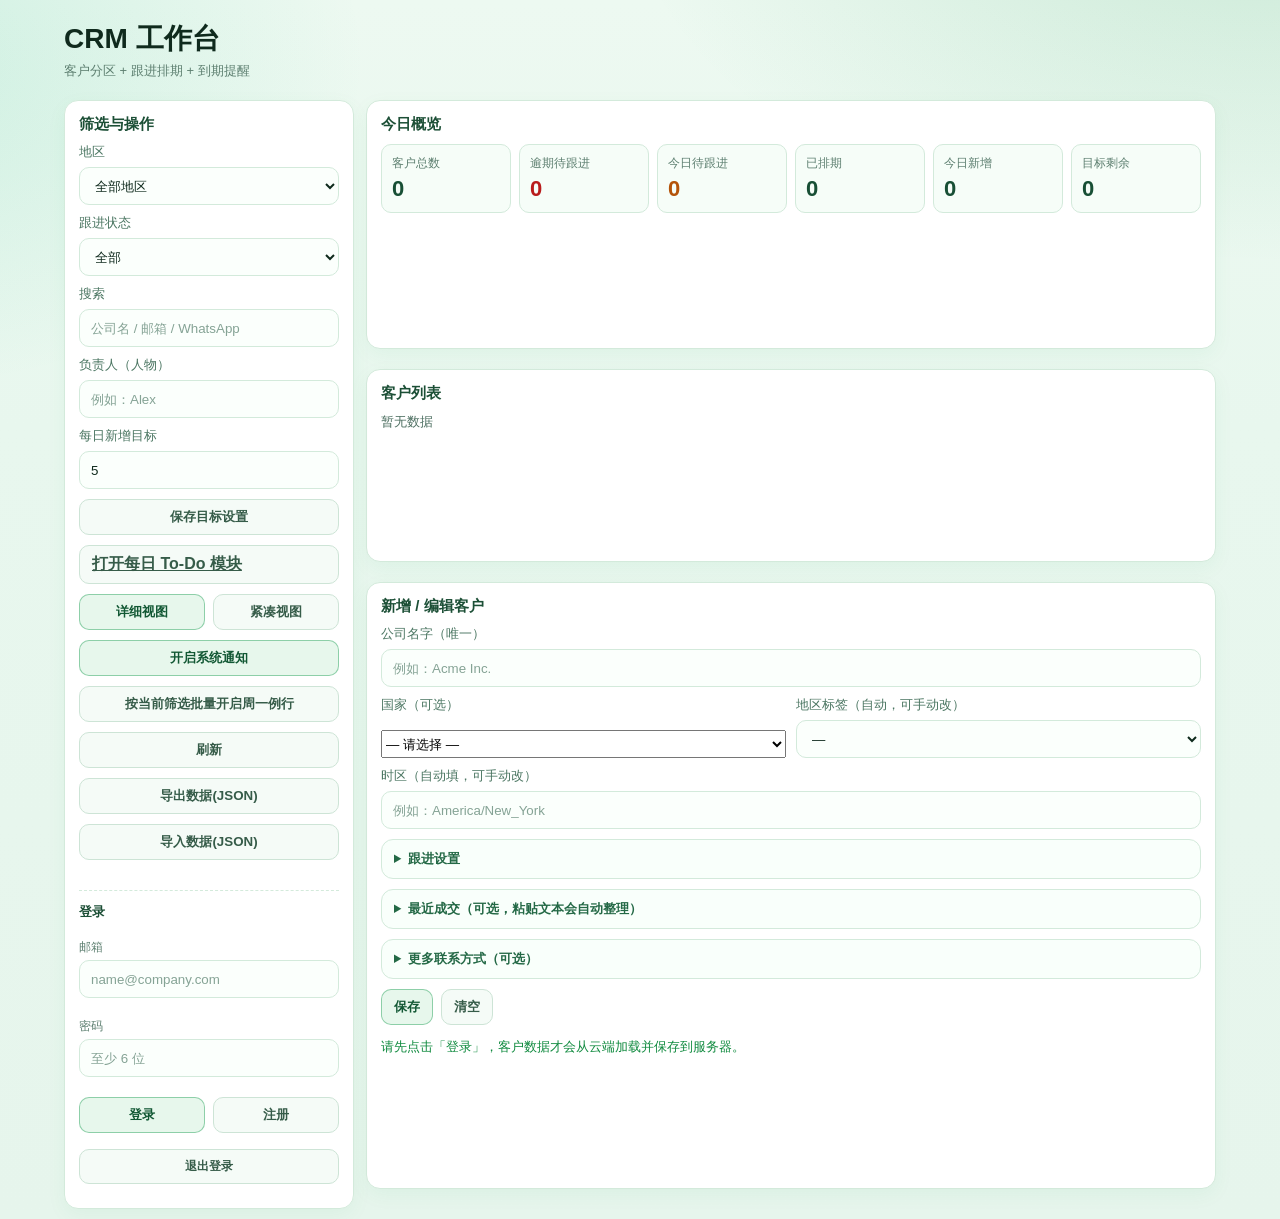
==== backend/static/index.html @ 9c14b461 "fix(todo): init before events, merge seeds after restore, defer script load Made-with: Cursor" ====
<!doctype html>
<html lang="zh-CN">
  <head>
    <meta charset="UTF-8" />
    <meta name="viewport" content="width=device-width, initial-scale=1.0" />
    <meta http-equiv="Cache-Control" content="no-cache, no-store, must-revalidate" />
    <meta http-equiv="Pragma" content="no-cache" />
    <meta http-equiv="Expires" content="0" />
    <title>CRM（公司）- 上班时间提醒</title>
    <script>
      (function () {
        try {
          var t = Date.parse(document.lastModified);
          window.__CRM_ASSET_V =
            (!Number.isNaN(t) ? String(t) : String(Date.now())) + "-v6";
        } catch (e) {
          window.__CRM_ASSET_V = String(Date.now()) + "-v6";
        }
        document.write(
          '<link rel="stylesheet" href="./styles.css?v=' +
            encodeURIComponent(window.__CRM_ASSET_V) +
            '">'
        );
      })();
    </script>
  </head>
  <body>
    <main class="wrap">
      <header class="header">
        <div>
          <h1>CRM 工作台</h1>
          <p class="sub">客户分区 + 跟进排期 + 到期提醒</p>
        </div>
      </header>

      <section class="app-shell">
        <aside class="panel sidebar">
          <h2>筛选与操作</h2>
          <div class="sidebar-block">
            <label>
              地区
              <select id="regionFilter" class="select">
                <option value="">全部地区</option>
                <option value="东南亚">东南亚</option>
                <option value="南亚">南亚</option>
                <option value="欧美澳">欧美澳</option>
                <option value="中东">中东</option>
                <option value="中亚">中亚</option>
                <option value="非洲">非洲</option>
                <option value="中南美">中南美</option>
              </select>
            </label>
            <label>
              跟进状态
              <select id="followStatusFilter" class="select">
                <option value="">全部</option>
                <option value="overdue">逾期</option>
                <option value="today">今日待跟进</option>
                <option value="scheduled">已排期</option>
                <option value="none">未设置</option>
              </select>
            </label>
            <label>
              搜索
              <input id="search" class="input" placeholder="公司名 / 邮箱 / WhatsApp" />
            </label>
          </div>
          <div class="sidebar-block">
            <label>
              负责人（人物）
              <input id="ownerName" class="input" placeholder="例如：Alex" />
            </label>
            <label>
              每日新增目标
              <input id="dailyTarget" class="input" type="number" min="1" step="1" value="5" />
            </label>
            <button id="btnSaveDailySettings" class="btn btn-secondary">保存目标设置</button>
          </div>
          <div class="sidebar-block">
            <a id="crmNavTodo" class="btn btn-secondary" href="./todo.html">打开每日 To-Do 模块</a>
            <div class="view-toggle">
              <button id="btnViewDetailed" class="btn">详细视图</button>
              <button id="btnViewCompact" class="btn btn-secondary">紧凑视图</button>
            </div>
            <button id="btnEnableNotif" class="btn">开启系统通知</button>
            <button id="btnBatchEnableMonday" class="btn btn-secondary">按当前筛选批量开启周一例行</button>
            <button id="btnRefresh" class="btn btn-secondary">刷新</button>
            <button id="btnExportData" class="btn btn-secondary">导出数据(JSON)</button>
            <button id="btnImportData" class="btn btn-secondary">导入数据(JSON)</button>
            <input id="importDataFile" type="file" accept="application/json" style="display:none;" />
          </div>
          <div class="sidebar-block sidebar-cloud">
            <h3 class="sidebar-subh">登录</h3>
            <label class="label-compact"
              >邮箱
              <input
                id="crmLoginEmail"
                class="input"
                type="email"
                inputmode="email"
                placeholder="name@company.com"
                autocomplete="email"
              />
            </label>
            <label class="label-compact"
              >密码
              <input
                id="crmLoginPassword"
                class="input"
                type="password"
                placeholder="至少 6 位"
                autocomplete="current-password"
              />
            </label>
            <div class="auth-btn-row">
              <button type="button" id="btnAuthLogin" class="btn">登录</button>
              <button type="button" id="btnAuthRegister" class="btn btn-secondary">注册</button>
            </div>
            <button type="button" id="btnAuthLogout" class="btn btn-secondary btn-compact">退出登录</button>
          </div>
        </aside>

        <div class="main-content">
          <section class="panel">
            <h2>今日概览</h2>
            <div class="stats-grid">
              <div class="stat-card">
                <div class="stat-label">客户总数</div>
                <div id="statTotal" class="stat-value">0</div>
              </div>
              <div class="stat-card">
                <div class="stat-label">逾期待跟进</div>
                <div id="statOverdue" class="stat-value danger">0</div>
              </div>
              <div class="stat-card">
                <div class="stat-label">今日待跟进</div>
                <div id="statToday" class="stat-value warn">0</div>
              </div>
              <div class="stat-card">
                <div class="stat-label">已排期</div>
                <div id="statScheduled" class="stat-value">0</div>
              </div>
              <div class="stat-card">
                <div class="stat-label">今日新增</div>
                <div id="statTodayNew" class="stat-value">0</div>
              </div>
              <div class="stat-card">
                <div class="stat-label">目标剩余</div>
                <div id="statGoalLeft" class="stat-value">0</div>
              </div>
            </div>
            <p id="dailyGoalHint" class="sub"></p>
          </section>

          <section class="panel">
            <h2>客户列表</h2>
            <div id="listDetailLayout" class="list-detail-layout">
              <div id="list" class="list"></div>
              <aside id="detailPanel" class="detail-side" style="display:none;">
                <h2>客户详情</h2>
                <div id="detailContent" class="detail-grid"></div>
                <div class="form-actions" style="margin-top:10px;">
                  <button id="btnDetailEdit" class="btn btn-secondary" type="button">编辑此客户</button>
                </div>
              </aside>
            </div>
          </section>

          <section id="editPanel" class="panel">
        <h2>新增 / 编辑客户</h2>
        <form id="companyForm" class="form">
          <input type="hidden" id="id" />

          <label>
            公司名字（唯一）
            <input id="name" required maxlength="255" placeholder="例如：Acme Inc." />
          </label>

          <div class="grid2">
            <label>
              国家（可选）
              <select id="country_code">
                <option value="">— 请选择 —</option>
              </select>
            </label>
            <label>
              地区标签（自动，可手动改）
              <select id="region" class="select">
                <option value="">—</option>
                <option value="东南亚">东南亚</option>
                <option value="南亚">南亚</option>
                <option value="欧美澳">欧美澳</option>
                <option value="中东">中东</option>
                <option value="中亚">中亚</option>
                <option value="非洲">非洲</option>
                <option value="中南美">中南美</option>
              </select>
            </label>
          </div>

          <label>
            时区（自动填，可手动改）
            <input id="timezone" list="tzlist" required maxlength="64" placeholder="例如：America/New_York" />
            <datalist id="tzlist"></datalist>
          </label>

          <details class="details">
            <summary>跟进设置</summary>
            <div class="details-body">
              <div class="grid2">
                <label>
                  跟进阶段
                  <select id="follow_up_stage" class="select">
                    <option value="新线索">新线索（1天）</option>
                    <option value="已联系">已联系（3天）</option>
                    <option value="需求确认">需求确认（3天）</option>
                    <option value="已报价">已报价（2天）</option>
                    <option value="谈判中">谈判中（2天）</option>
                    <option value="成交">成交（30天回访）</option>
                    <option value="暂停">暂停（不提醒）</option>
                  </select>
                </label>
                <label>
                  下次跟进时间
                  <input id="next_follow_up_at" type="datetime-local" />
                </label>
              </div>
              <label>
                最近跟进时间
                <input id="last_follow_up_at" type="datetime-local" />
              </label>
              <div class="grid2">
                <label>
                  跟进渠道
                  <select id="last_follow_up_channel" class="select">
                    <option value="">— 请选择 —</option>
                    <option value="领英私信">领英私信</option>
                    <option value="WhatsApp">WhatsApp</option>
                    <option value="邮件">邮件</option>
                    <option value="电话">电话</option>
                    <option value="其他">其他</option>
                  </select>
                </label>
                <label>
                  跟进备注
                  <textarea id="last_follow_up_note" rows="2" placeholder="记录本次跟进内容..."></textarea>
                </label>
              </div>
              <div class="grid2">
                <label>
                  周一例行
                  <select id="monday_routine_enabled" class="select">
                    <option value="">关闭</option>
                    <option value="1">开启（每周一）</option>
                  </select>
                </label>
                <label>
                  下次周一例行时间
                  <input id="monday_next_follow_up_at" type="datetime-local" />
                </label>
              </div>
              <label>
                周一例行最近时间
                <input id="monday_last_follow_up_at" type="datetime-local" />
              </label>
              <label>
                周一例行最近备注
                <textarea id="monday_last_follow_up_note" rows="2" placeholder="例如：发行业研视频"></textarea>
              </label>
            </div>
          </details>

          <details class="details">
            <summary>最近成交（可选，粘贴文本会自动整理）</summary>
            <div class="details-body">
              <label>
                粘贴文本
                <textarea id="last_won_raw" rows="3" placeholder="把成交信息整段复制粘贴到这里，例如：&#10;2026/03/20 HS: 390120 数量 500kg 单价 $1.2/kg 供应商：ABC"></textarea>
              </label>

              <div class="grid2">
                <label>
                  成交时间（解析结果）
                  <input id="last_won_time" type="datetime-local" />
                </label>
                <label>
                  供应商（解析结果）
                  <input id="last_won_supplier" placeholder="例如：ABC" />
                </label>
              </div>

              <div class="grid2">
                <label>
                  海关编码（HS，解析结果）
                  <input id="last_won_product" placeholder="例如：390120" />
                </label>
                <label>
                  数量（吨，解析结果）
                  <input id="last_won_qty" placeholder="例如：0.5吨" />
                </label>
              </div>

              <label>
                单价（每吨，解析结果）
                <input id="last_won_unit_price" placeholder="例如：1200 USD/吨" />
              </label>
            </div>
          </details>

          <details class="details">
            <summary>更多联系方式（可选）</summary>
            <div class="details-body">
              <label>
                领英链接（可选）
                <input id="linkedin_url" maxlength="512" placeholder="https://www.linkedin.com/company/..." />
              </label>

              <label>
                官网链接（可选）
                <input id="website_url" maxlength="512" placeholder="https://example.com" />
              </label>

              <div class="grid2">
                <label>
                  邮箱（可选）
                  <input id="email" maxlength="255" placeholder="name@example.com" />
                </label>
                <label>
                  WhatsApp（可选）
                  <input id="whatsapp" maxlength="64" placeholder="+14155552671" />
                </label>
              </div>
              <label>
                微信（可选）
                <input id="wechat" maxlength="128" placeholder="微信号 / WeChat ID" />
              </label>
            </div>
          </details>

          <div class="form-actions">
            <button class="btn" type="submit">保存</button>
            <button class="btn btn-secondary" id="btnReset" type="button">清空</button>
          </div>
          <p id="formMsg" class="msg"></p>
        </form>
          </section>
        </div>
      </section>
    </main>

    <script>
      window.CRM_API_BASE = "https://crm-sync.onrender.com";
      window.__CRM_ASSET_V = "20260428j";
      var a = document.getElementById("crmNavTodo");
      if (a) a.href = "./todo.html?v=20260428j";
    </script>
    <script src="./app.js?v=20260428j"></script>
  </body>
</html>
---- backend/static/styles.css ----
:root{
  --bg:#effaf3;
  --panel:#ffffff;
  --panel-soft:#f6fdf8;
  --text:#0f2a1d;
  --muted:#5d7f70;
  --line:#d3eadb;
  --accent:#1f9d55;
  --good:#159947;
  --bad:#7a8f85;
}

*{box-sizing:border-box}
body{
  margin:0;
  font-family:"Segoe UI","PingFang SC","Microsoft YaHei",Arial,sans-serif;
  color:var(--text);
  background:
    radial-gradient(1200px 700px at 100% -10%, rgba(31,157,85,.18), transparent 55%),
    radial-gradient(900px 600px at -10% 5%, rgba(16,185,129,.14), transparent 55%),
    linear-gradient(180deg,#edf9f1 0%,#e8f7ee 35%,#e6f5ec 100%);
}

.wrap{max-width:1180px;margin:20px auto;padding:0 14px}
.header{display:flex;align-items:flex-end;justify-content:space-between;gap:12px;margin-bottom:10px}
h1{margin:0;font-size:28px}
.sub{margin:4px 0 0;color:var(--muted);font-size:13px}

.app-shell{display:grid;grid-template-columns:290px 1fr;gap:12px}
.sidebar{position:sticky;top:12px;align-self:stretch;display:flex;flex-direction:column;min-height:0;height:100%}
.sidebar-block{display:grid;gap:10px;margin-bottom:10px}
.main-content{display:grid;gap:0}

.panel{
  background:var(--panel);
  border:1px solid var(--line);
  border-radius:14px;
  padding:14px;
  margin:10px 0;
  box-shadow:0 6px 20px rgba(21,153,71,.05);
}
.panel-focus{
  box-shadow:0 0 0 3px rgba(31,157,85,.22), 0 10px 24px rgba(21,153,71,.12);
  border-color:#7fc8a0;
}
h2{margin:0 0 10px;font-size:15px;color:#1c4f36}
.sidebar-subh{margin:0 0 8px;font-size:13px;font-weight:700;color:#1c4f36}
.sidebar-cloud .label-compact{display:block;font-size:12px;color:var(--muted);margin-top:10px}
.sidebar-cloud .label-compact:first-of-type{margin-top:0}
.sidebar-cloud .label-compact .input{margin-top:4px}
.btn-compact{margin-top:6px;padding:6px 10px;font-size:12px;width:100%}
.sidebar-cloud{margin-top:auto;padding-top:12px;border-top:1px dashed var(--line)}
.auth-btn-row{display:grid;grid-template-columns:1fr 1fr;gap:8px;margin-top:10px}

.stats-grid{display:grid;grid-template-columns:repeat(6,minmax(0,1fr));gap:8px}
.stat-card{border:1px solid var(--line);background:var(--panel-soft);border-radius:10px;padding:10px}
.stat-label{font-size:12px;color:var(--muted)}
.stat-value{font-size:22px;font-weight:700;margin-top:4px;color:#184f35}
.stat-value.warn{color:#b45309}
.stat-value.danger{color:#b91c1c}

.view-toggle{display:grid;grid-template-columns:1fr 1fr;gap:8px}
.input,.select,input,textarea{
  width:100%;
  min-height:38px;
  padding:8px 11px;
  border-radius:10px;
  border:1px solid var(--line);
  background:#fbfffc;
  color:var(--text);
}
textarea{min-height:78px;resize:vertical}
.input::placeholder,input::placeholder,textarea::placeholder{color:#85a395}
input:focus,textarea:focus,.input:focus,.select:focus{
  outline:2px solid rgba(31,157,85,.2);
  border-color:rgba(31,157,85,.55);
}

.btn{
  appearance:none;
  border:1px solid rgba(31,157,85,.45);
  background:#e7f7ec;
  color:#125834;
  padding:8px 12px;
  border-radius:10px;
  cursor:pointer;
  font-weight:700;
}
.btn:hover{background:#d6f2df}
.btn-secondary{
  border:1px solid #cde4d6;
  background:#f5fbf7;
  color:#365c49;
}
.btn-secondary:hover{background:#edf8f1}

.form{display:grid;gap:10px}
label{display:grid;gap:6px;color:#4b7662;font-size:12.5px}
.grid2{display:grid;gap:10px;grid-template-columns:1fr 1fr}
.form-actions{display:flex;gap:8px;align-items:center;flex-wrap:wrap}
.msg{margin:4px 0 0;color:#547462;font-size:12.5px;min-height:18px}
.msg.error{color:#b91c1c}
.msg.ok{color:#0f8a3e}

.details{
  border:1px solid var(--line);
  border-radius:12px;
  background:#f9fffb;
  padding:10px 12px;
}
.details>summary{cursor:pointer;color:#246946;font-size:13px;font-weight:700}
.details-body{margin-top:10px;display:grid;gap:10px}

.list{display:grid;gap:10px}
.list-detail-layout{
  display:grid;
  grid-template-columns: minmax(0, 1fr);
  gap:12px;
  align-items:start;
}
.list-detail-layout.detail-open{
  grid-template-columns: minmax(0, 1.6fr) minmax(320px, 0.9fr);
}
.detail-side{
  position:sticky;
  top:12px;
  border:1px solid var(--line);
  border-radius:12px;
  background:#f8fdf9;
  padding:10px;
}
.region-group{display:grid;gap:8px}
.region-toggle{
  width:100%;display:flex;align-items:center;justify-content:space-between;gap:10px;
  padding:10px 12px;border:1px solid var(--line);border-radius:12px;
  background:#f5fcf8;color:#14462e;cursor:pointer;font-weight:700;
}
.region-toggle:hover{border-color:#9ed1b4;background:#eff9f3}
.region-body{display:grid;gap:10px}

.row{
  display:grid;
  grid-template-columns:16px minmax(0,1.6fr) minmax(0,1.1fr) auto;
  gap:12px;align-items:start;padding:12px;
  border:1px solid var(--line);border-radius:12px;background:#ffffff;
}
.list.compact .row{grid-template-columns:16px minmax(0,1fr) auto}
.list.compact .row .meta:nth-of-type(n+2){display:none}

.dot{width:10px;height:10px;margin-top:5px;border-radius:999px;background:var(--bad);box-shadow:0 0 0 3px rgba(122,143,133,.18)}
.dot.good{background:var(--good);box-shadow:0 0 0 3px rgba(21,153,71,.18)}

.name{font-weight:700;line-height:1.35;margin-bottom:4px}
.name-btn{
  appearance:none;
  border:none;
  background:transparent;
  color:inherit;
  font:inherit;
  font-weight:700;
  padding:0;
  cursor:pointer;
  text-align:left;
}
.name-btn:hover{color:#0d5b34;text-decoration:underline}
.meta{color:#4d6f61;font-size:12.5px;line-height:1.45;white-space:normal;overflow-wrap:anywhere}
.actions{display:flex;gap:8px;justify-content:flex-end;flex-wrap:wrap}

.chip{
  display:inline-flex;align-items:center;
  padding:2px 8px;border-radius:999px;
  border:1px solid #b8dfc7;background:#eff9f3;color:#1a6b43;
  font-size:11.5px;white-space:nowrap;
}
.chip-warn{border-color:#f2d198;background:#fff6df;color:#9a5f00}
.chip-danger{border-color:#f2b7b7;background:#fff0f0;color:#a82828}

.mini-details{border:1px solid var(--line);border-radius:10px;background:#f8fdf9;padding:7px 9px}
.mini-details>summary{cursor:pointer;color:#2a6a49;font-size:12px;font-weight:700;list-style:none}
.mini-details>summary::-webkit-details-marker{display:none}
.mini-details-body{margin-top:6px;display:grid;gap:4px;color:#567a68;font-size:12px;white-space:normal}
.detail-grid{
  display:grid;
  grid-template-columns:1fr 1fr;
  gap:10px 14px;
}
.detail-item{
  border:1px solid var(--line);
  background:var(--panel-soft);
  border-radius:10px;
  padding:8px 10px;
}
.detail-label{font-size:12px;color:var(--muted)}
.detail-value{font-size:13px;color:#184f35;margin-top:4px;word-break:break-word}

.link{color:#137a45;text-decoration:none;border-bottom:1px dotted rgba(19,122,69,.45)}
.link:hover{color:#0d5b34}

.todo-panel{
  padding:16px;
  border-radius:16px;
}
.todo-headline{
  margin-bottom:12px;
}
.todo-headline h2{
  margin:0;
  font-size:18px;
  color:#154a31;
}
.todo-form{
  display:grid;
  gap:10px;
  grid-template-columns:minmax(220px,2fr) 1fr 1fr 1fr auto;
  margin-bottom:12px;
}
.todo-form-actions{display:flex;gap:8px;flex-wrap:wrap;align-items:center}
.todo-form.is-editing .todo-form-actions .btn[type="submit"]{min-width:5.5em}
.todo-toolbar{
  display:flex;
  gap:8px;
  align-items:center;
  justify-content:space-between;
  margin-bottom:10px;
}
.todo-stats-cards{
  display:grid;
  grid-template-columns:repeat(5,minmax(0,1fr));
  gap:8px;
  margin-bottom:8px;
}
.todo-stat-card{
  border:1px solid var(--line);
  background:linear-gradient(180deg,#f8fff9 0%, #f2fbf5 100%);
  border-radius:10px;
  padding:8px 10px;
  display:grid;
  gap:2px;
}
.todo-stat-card span{font-size:11.5px;color:var(--muted)}
.todo-stat-card strong{font-size:18px;color:#154a31;line-height:1}
.todo-stats-line{
  margin:2px 0 10px;
}
.todo-list{display:grid;gap:8px}
.todo-empty{
  border:1px dashed var(--line);
  border-radius:10px;
  padding:12px;
  color:var(--muted);
  font-size:12.5px;
  background:#fbfffc;
}
.todo-item{
  display:grid;
  grid-template-columns:auto minmax(0,1fr);
  grid-template-rows:auto auto;
  gap:8px 10px;
  align-items:flex-start;
  border:1px solid var(--line);
  border-radius:12px;
  padding:11px;
  background:linear-gradient(180deg,#ffffff 0%, #fbfffc 100%);
  box-shadow:0 2px 8px rgba(21,153,71,.06);
}
.todo-item .todo-check{
  grid-column:1;
  grid-row:1;
  margin-top:3px;
}
.todo-item .todo-main{
  grid-column:2;
  grid-row:1;
  min-width:0;
}
.todo-item .todo-actions{
  grid-column:1 / -1;
  grid-row:2;
  width:100%;
  justify-content:flex-end;
  flex-wrap:wrap;
}
.todo-item.done{
  opacity:.68;
  background:#f8fcf9;
}
.todo-item.editing{
  border-color:#137a45;
  box-shadow:0 0 0 2px rgba(19,122,69,.16);
  background:#f6fffa;
}
.todo-main{display:grid;gap:4px}
.todo-text{font-size:13.5px;color:#184f35;word-break:break-word;line-height:1.35}
.todo-item.done .todo-text{text-decoration:line-through}
.todo-meta{font-size:12px;color:var(--muted)}
.todo-priority{
  display:inline-flex;
  align-items:center;
  padding:1px 7px;
  border-radius:999px;
  border:1px solid var(--line);
  font-size:11px;
}
.todo-priority.high{border-color:#f2b7b7;background:#fff0f0;color:#a82828}
.todo-priority.medium{border-color:#f2d198;background:#fff6df;color:#9a5f00}
.todo-priority.low{border-color:#b8dfc7;background:#eff9f3;color:#1a6b43}
.todo-actions{display:flex;gap:8px;align-items:center}

@media (max-width: 980px){
  .app-shell{grid-template-columns:1fr}
  .sidebar{position:static;height:auto}
  .list-detail-layout{grid-template-columns:1fr}
  .detail-side{position:static}
  .stats-grid{grid-template-columns:1fr 1fr}
  .row{grid-template-columns:16px 1fr}
  .actions{justify-content:flex-start}
  .grid2{grid-template-columns:1fr}
  .detail-grid{grid-template-columns:1fr}
  .todo-form{grid-template-columns:1fr}
  .todo-toolbar{flex-direction:column;align-items:stretch}
  .todo-stats-cards{grid-template-columns:repeat(2,minmax(0,1fr))}
}
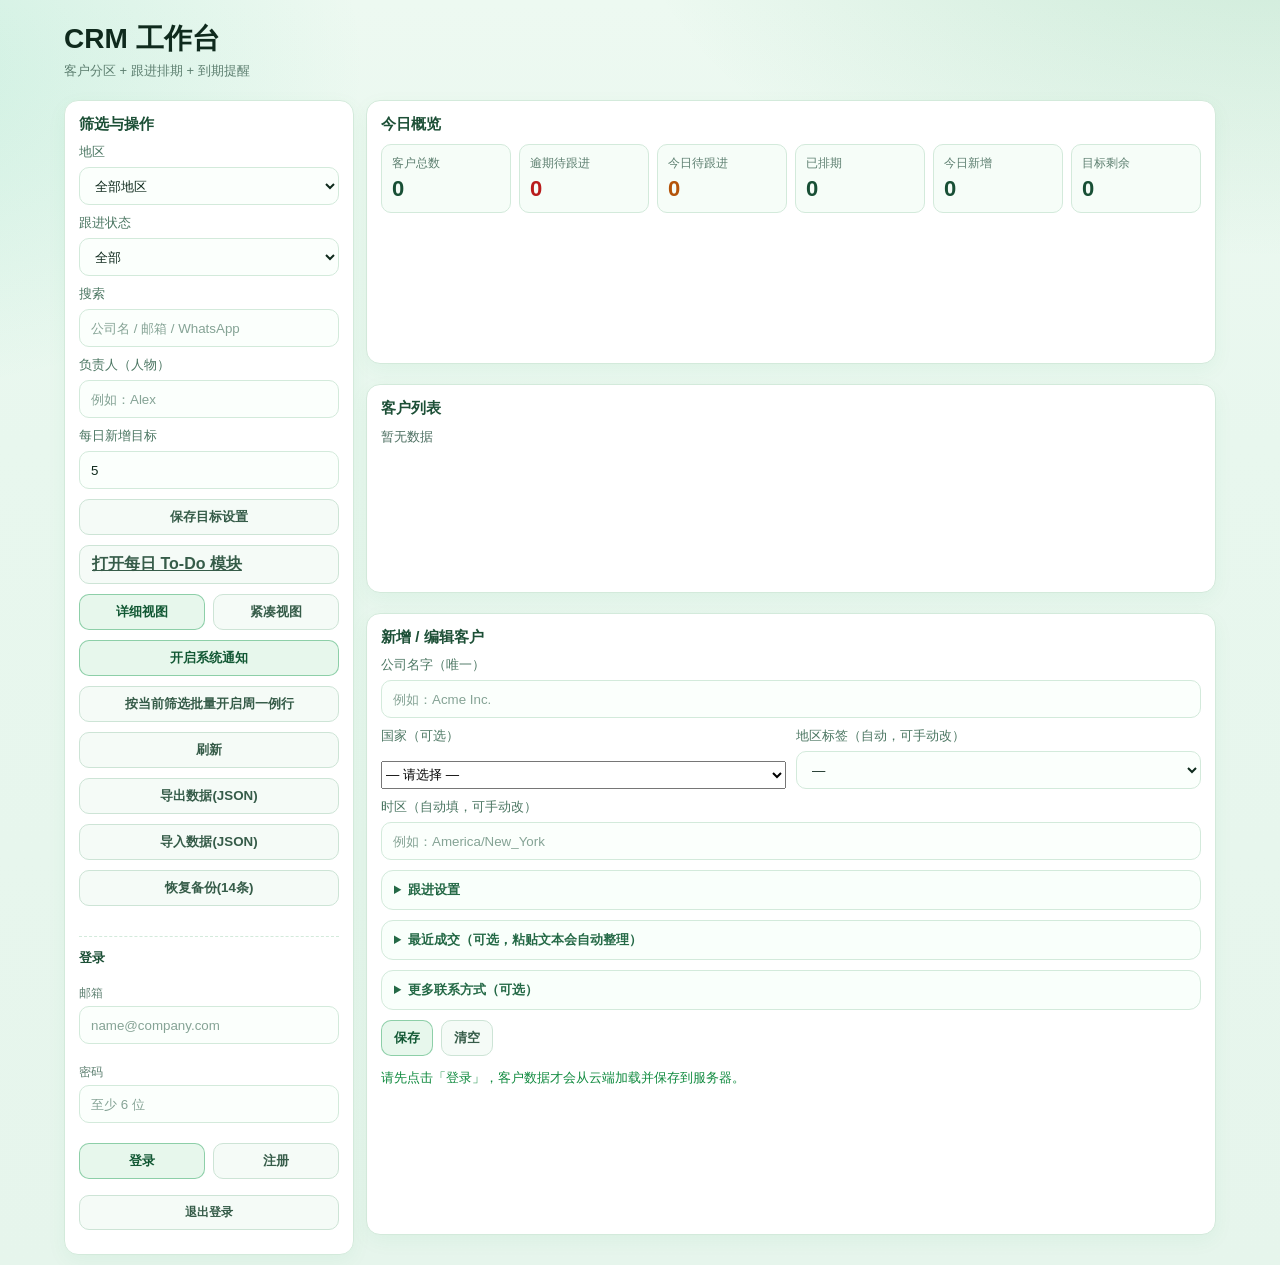
==== commit 738226c3: "Restore bundled 14-customer backup: add one-click restore and remove startup data wipe. Co-authored-" ====
--- a/backend/static/index.html
+++ b/backend/static/index.html
@@ -87,6 +87,7 @@
             <button id="btnRefresh" class="btn btn-secondary">刷新</button>
             <button id="btnExportData" class="btn btn-secondary">导出数据(JSON)</button>
             <button id="btnImportData" class="btn btn-secondary">导入数据(JSON)</button>
+            <button id="btnRestoreBackup" class="btn btn-secondary">恢复备份(14条)</button>
             <input id="importDataFile" type="file" accept="application/json" style="display:none;" />
           </div>
           <div class="sidebar-block sidebar-cloud">
@@ -350,10 +351,10 @@
 
     <script>
       window.CRM_API_BASE = "https://crm-sync.onrender.com";
-      window.__CRM_ASSET_V = "20260428j";
+      window.__CRM_ASSET_V = "20260428m";
       var a = document.getElementById("crmNavTodo");
-      if (a) a.href = "./todo.html?v=20260428j";
+      if (a) a.href = "./todo.html?v=20260428m";
     </script>
-    <script src="./app.js?v=20260428j"></script>
+    <script src="./app.js?v=20260512c"></script>
   </body>
 </html>
--- a/backend/static/styles.css
+++ b/backend/static/styles.css
@@ -218,10 +218,20 @@
 .todo-form.is-editing .todo-form-actions .btn[type="submit"]{min-width:5.5em}
 .todo-toolbar{
   display:flex;
+  flex-wrap:wrap;
   gap:8px;
   align-items:center;
-  justify-content:space-between;
+  justify-content:flex-start;
   margin-bottom:10px;
+}
+.todo-toolbar #todoFilter{
+  flex:1 1 200px;
+  min-width:0;
+  max-width:100%;
+}
+.todo-toolbar > .btn-secondary{
+  flex:0 0 auto;
+  white-space:nowrap;
 }
 .todo-stats-cards{
   display:grid;
@@ -239,9 +249,6 @@
 }
 .todo-stat-card span{font-size:11.5px;color:var(--muted)}
 .todo-stat-card strong{font-size:18px;color:#154a31;line-height:1}
-.todo-stats-line{
-  margin:2px 0 10px;
-}
 .todo-list{display:grid;gap:8px}
 .todo-empty{
   border:1px dashed var(--line);
@@ -253,32 +260,29 @@
 }
 .todo-item{
   display:grid;
-  grid-template-columns:auto minmax(0,1fr);
-  grid-template-rows:auto auto;
-  gap:8px 10px;
-  align-items:flex-start;
+  grid-template-columns:auto minmax(0,1fr) auto;
+  gap:8px 12px;
+  align-items:center;
   border:1px solid var(--line);
   border-radius:12px;
-  padding:11px;
+  padding:10px 12px;
   background:linear-gradient(180deg,#ffffff 0%, #fbfffc 100%);
   box-shadow:0 2px 8px rgba(21,153,71,.06);
 }
 .todo-item .todo-check{
   grid-column:1;
-  grid-row:1;
-  margin-top:3px;
+  margin-top:0;
+  align-self:center;
 }
 .todo-item .todo-main{
   grid-column:2;
-  grid-row:1;
   min-width:0;
 }
 .todo-item .todo-actions{
-  grid-column:1 / -1;
-  grid-row:2;
-  width:100%;
+  grid-column:3;
   justify-content:flex-end;
-  flex-wrap:wrap;
+  flex-wrap:nowrap;
+  gap:6px;
 }
 .todo-item.done{
   opacity:.68;
@@ -289,10 +293,22 @@
   box-shadow:0 0 0 2px rgba(19,122,69,.16);
   background:#f6fffa;
 }
-.todo-main{display:grid;gap:4px}
-.todo-text{font-size:13.5px;color:#184f35;word-break:break-word;line-height:1.35}
-.todo-item.done .todo-text{text-decoration:line-through}
-.todo-meta{font-size:12px;color:var(--muted)}
+.todo-main{min-width:0}
+.todo-line{
+  display:flex;
+  flex-wrap:wrap;
+  align-items:baseline;
+  gap:0.15rem 0.45rem;
+  line-height:1.4;
+}
+.todo-text{
+  font-size:13.5px;
+  font-weight:600;
+  color:#184f35;
+  word-break:break-word;
+}
+.todo-item.done .todo-text{text-decoration:line-through;font-weight:500}
+.todo-meta{font-size:12px;color:var(--muted);font-weight:400}
 .todo-priority{
   display:inline-flex;
   align-items:center;
@@ -319,4 +335,17 @@
   .todo-form{grid-template-columns:1fr}
   .todo-toolbar{flex-direction:column;align-items:stretch}
   .todo-stats-cards{grid-template-columns:repeat(2,minmax(0,1fr))}
-}
+  .todo-item{
+    grid-template-columns:auto minmax(0,1fr);
+    grid-template-rows:auto auto;
+    align-items:flex-start;
+  }
+  .todo-item .todo-actions{
+    grid-column:1 / -1;
+    grid-row:2;
+    width:100%;
+    justify-content:flex-end;
+    flex-wrap:wrap;
+  }
+  .todo-item .todo-check{align-self:start;margin-top:2px}
+}
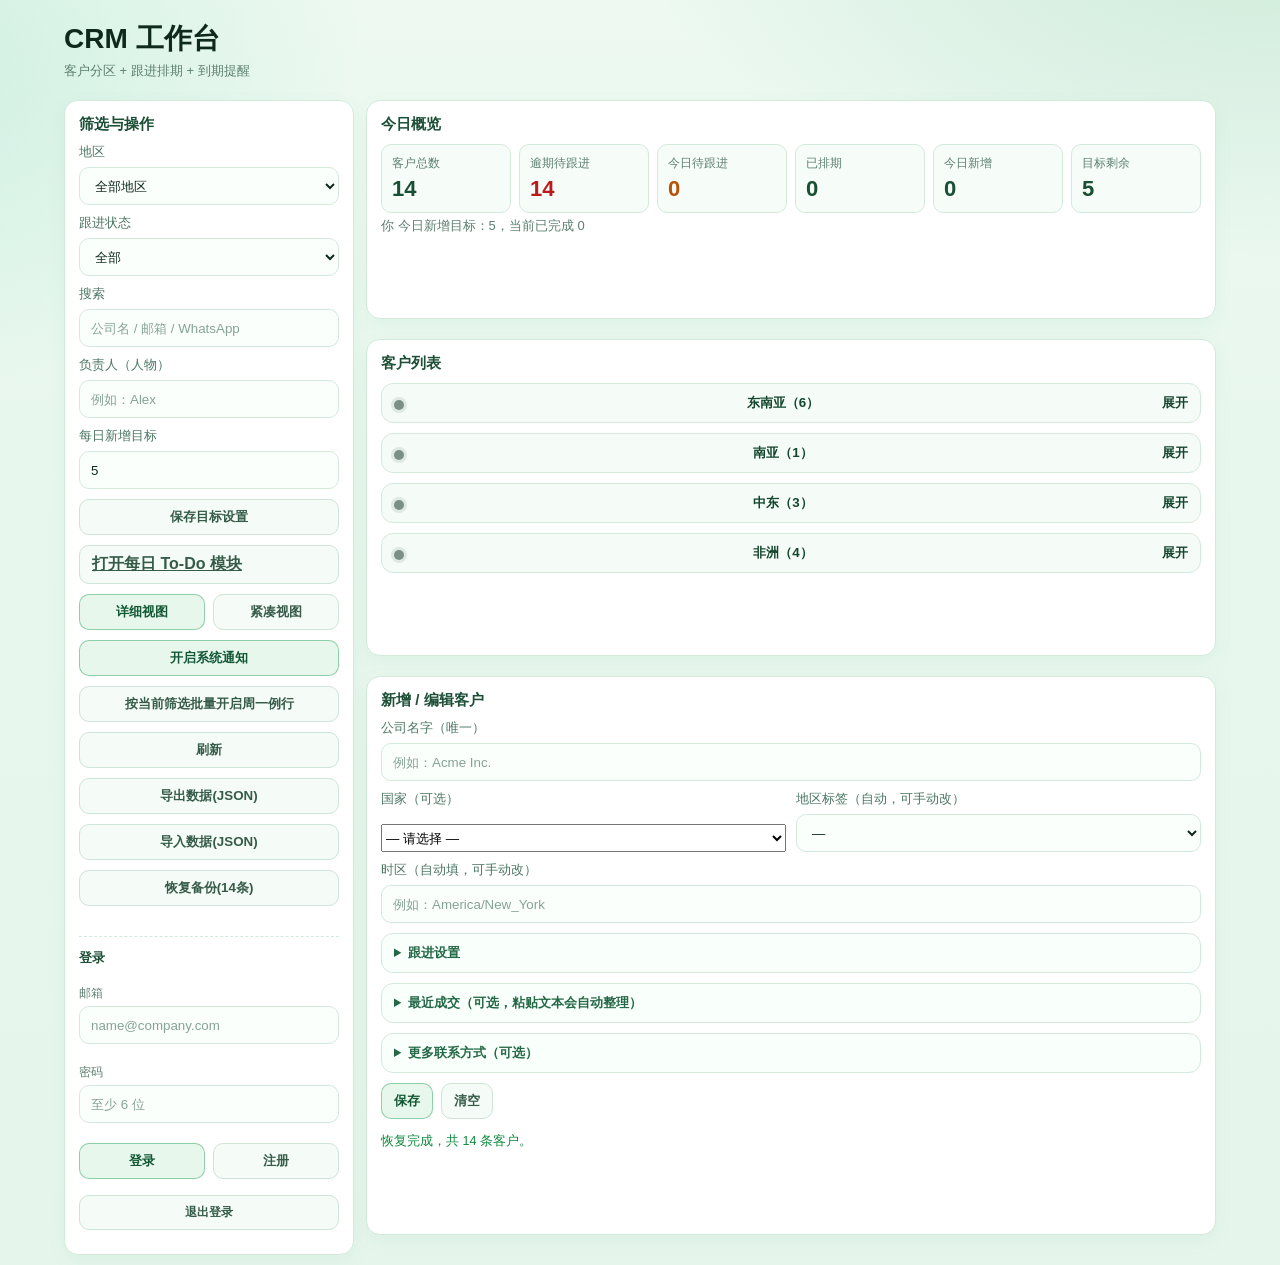
==== commit 7e10f13f: "Fix restore wiping data on failed cloud sync; add server restore-bundled API and auto-restore on boo" ====
--- a/backend/static/index.html
+++ b/backend/static/index.html
@@ -355,6 +355,6 @@
       var a = document.getElementById("crmNavTodo");
       if (a) a.href = "./todo.html?v=20260428m";
     </script>
-    <script src="./app.js?v=20260512c"></script>
+    <script src="./app.js?v=20260512d"></script>
   </body>
 </html>
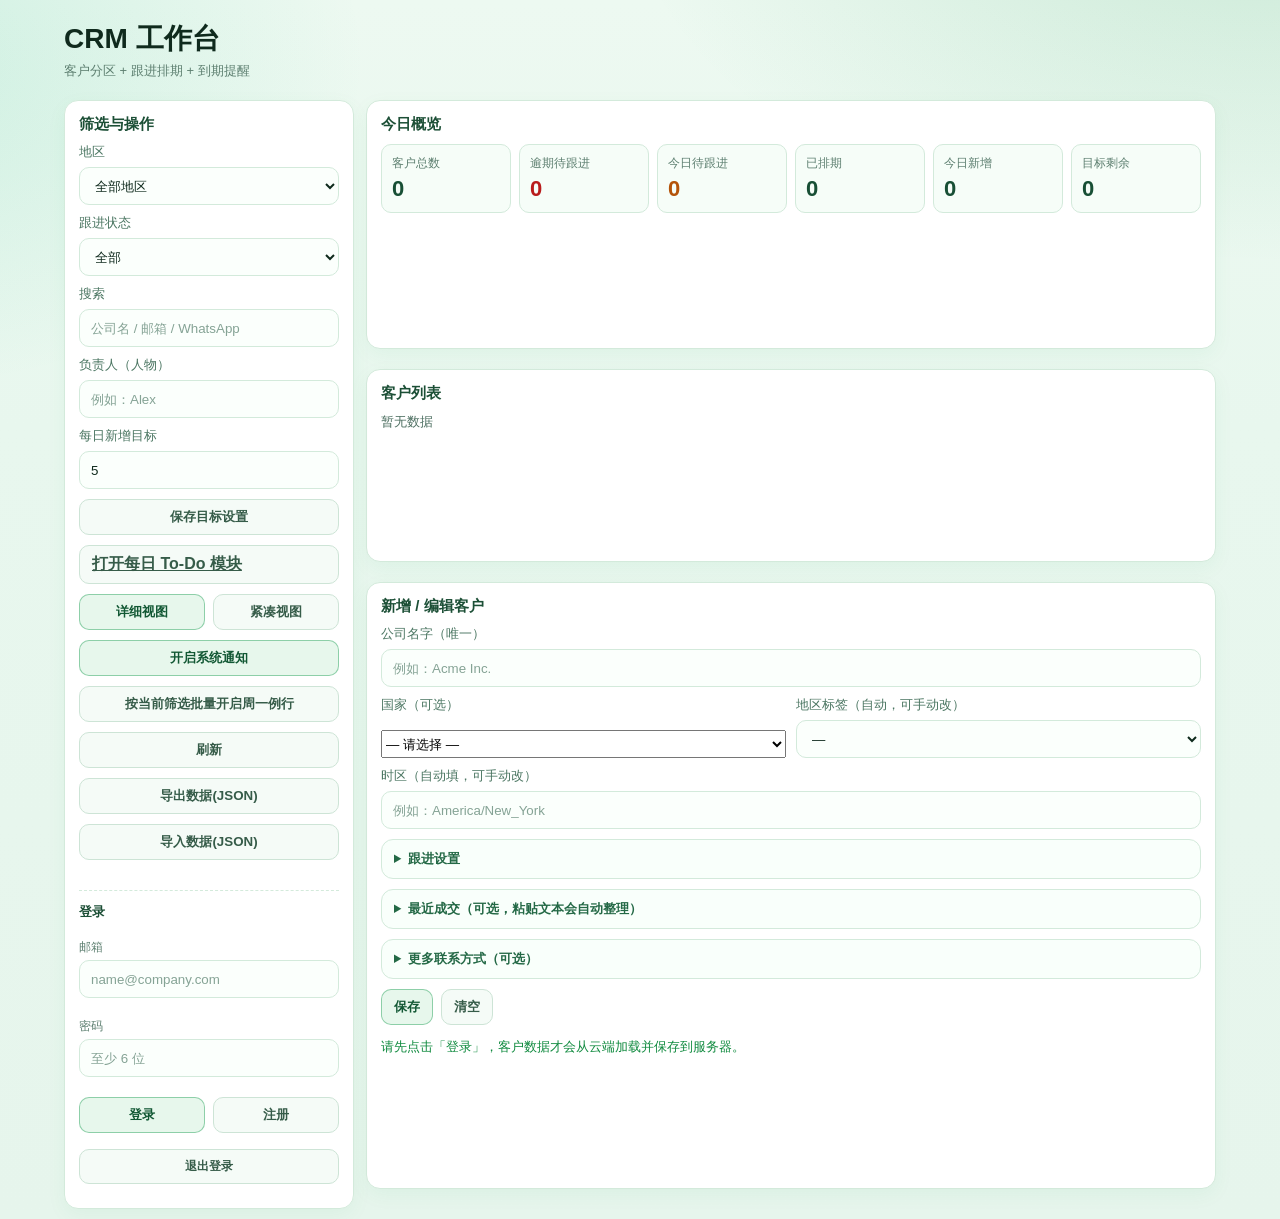
==== commit 5dcc36a3: "Remove bundled backup restore: delete backup files, tools, API endpoint, and auto-restore UI. Co-aut" ====
--- a/backend/static/index.html
+++ b/backend/static/index.html
@@ -87,7 +87,6 @@
             <button id="btnRefresh" class="btn btn-secondary">刷新</button>
             <button id="btnExportData" class="btn btn-secondary">导出数据(JSON)</button>
             <button id="btnImportData" class="btn btn-secondary">导入数据(JSON)</button>
-            <button id="btnRestoreBackup" class="btn btn-secondary">恢复备份(14条)</button>
             <input id="importDataFile" type="file" accept="application/json" style="display:none;" />
           </div>
           <div class="sidebar-block sidebar-cloud">
@@ -355,6 +354,6 @@
       var a = document.getElementById("crmNavTodo");
       if (a) a.href = "./todo.html?v=20260428m";
     </script>
-    <script src="./app.js?v=20260512d"></script>
+    <script src="./app.js?v=20260512e"></script>
   </body>
 </html>
